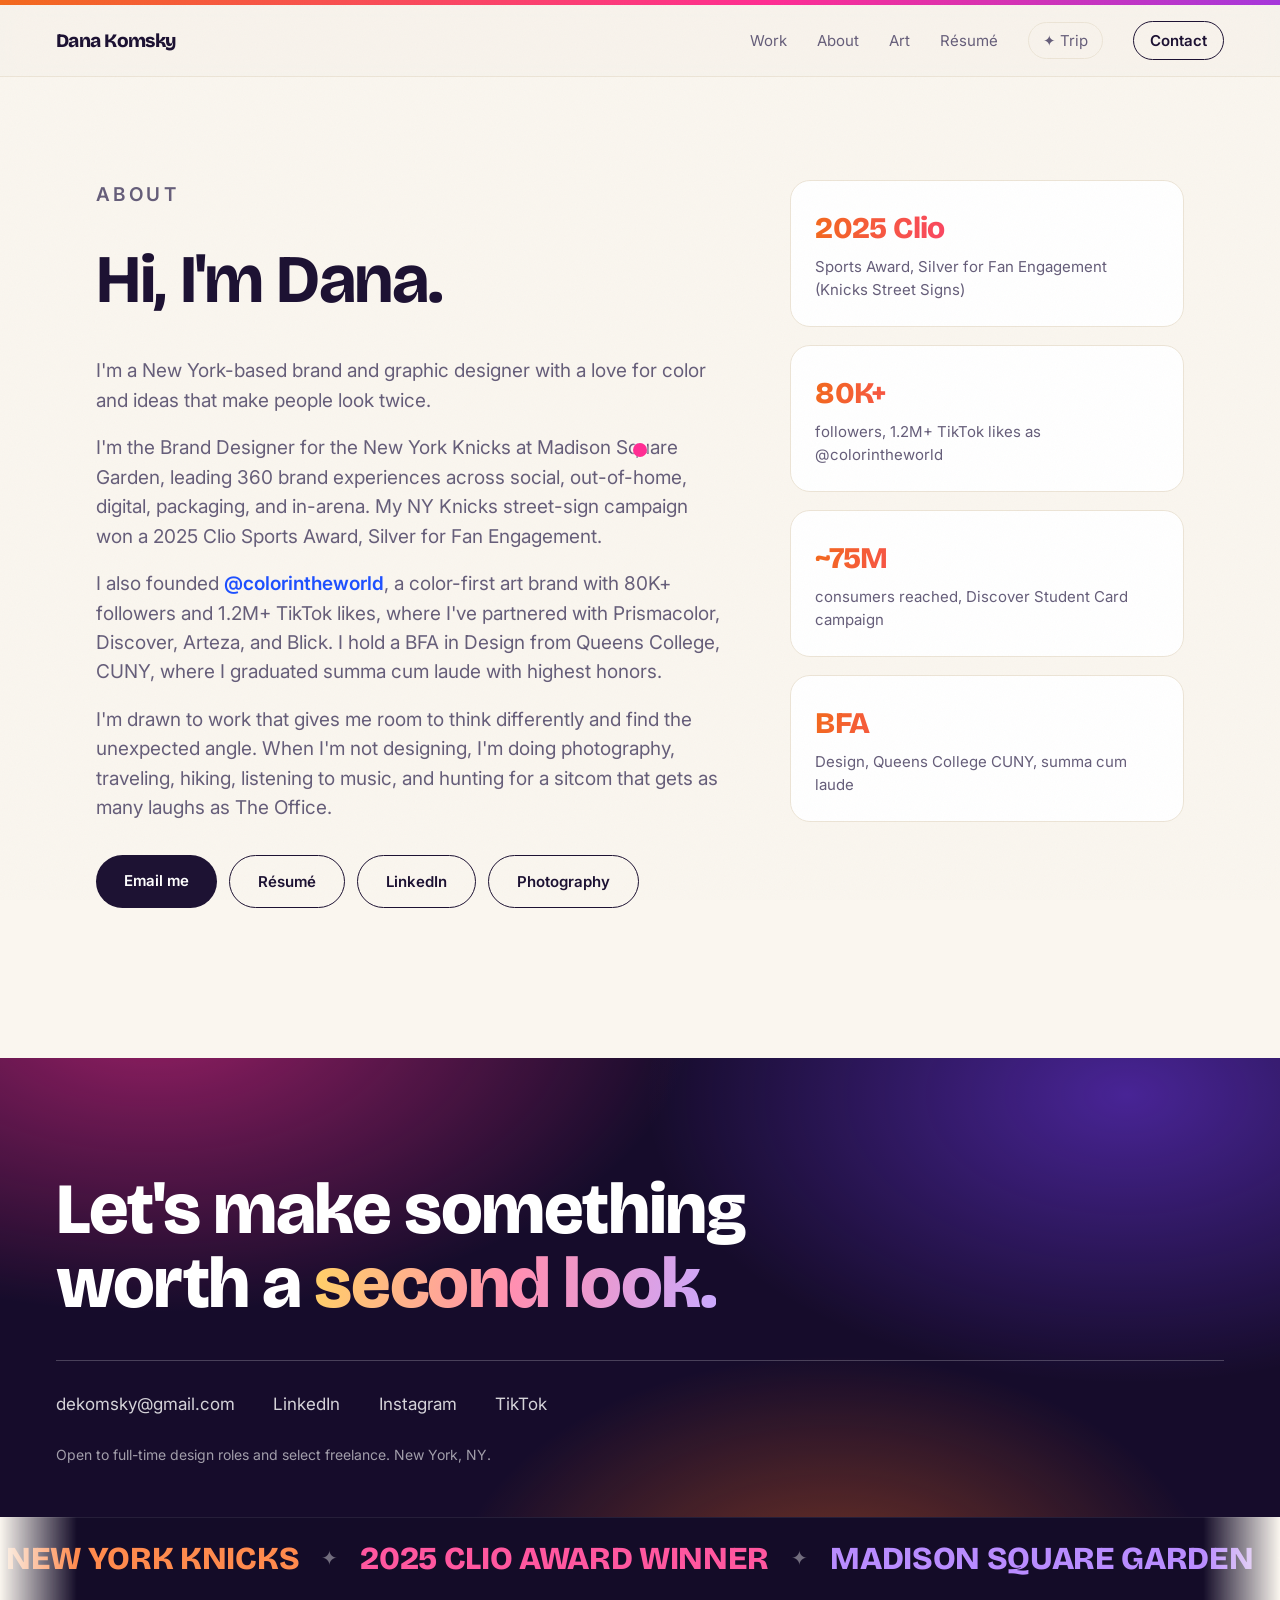
==== about.html @ bc32d51a "Dana Komsky portfolio — initial deploy" ====
<!doctype html>
<html lang="en">
<head>
<meta charset="utf-8">
<meta name="viewport" content="width=device-width, initial-scale=1">
<meta name="robots" content="noindex, nofollow"><!-- preview only: remove before launching on danakomsky.com -->
<title>About — Dana Komsky</title>
<link rel="preconnect" href="https://fonts.googleapis.com"><link rel="preconnect" href="https://fonts.gstatic.com" crossorigin><link href="https://fonts.googleapis.com/css2?family=Bricolage+Grotesque:opsz,wght@12..96,500;12..96,700;12..96,800&family=Caveat:wght@600;700&family=Inter:wght@400;500;600&display=swap" rel="stylesheet">
<link rel="stylesheet" href="style.css">
<script>try{if(localStorage.getItem('trip')==='1')document.documentElement.classList.add('trip');}catch(e){}</script>
</head>
<body>
<svg class="defs" width="0" height="0" aria-hidden="true"><defs><filter id="goo"><feGaussianBlur in="SourceGraphic" stdDeviation="18" result="b"/><feColorMatrix in="b" type="matrix" values="1 0 0 0 0  0 1 0 0 0  0 0 1 0 0  0 0 0 16 -7" result="g"/><feBlend in="SourceGraphic" in2="g"/></filter></defs></svg>
<div class="colorbar"></div>
<header class="nav">
  <a class="brand" href="index.html">Dana Komsky</a>
  <nav>
    <a href="index.html#work">Work</a>
    <a href="about.html">About</a>
    <a href="https://www.instagram.com/colorintheworld/" target="_blank" rel="noopener">Art</a>
    <a href="dana-komsky-resume.pdf" target="_blank" rel="noopener">Résumé</a>
    <button class="trip-toggle" type="button" aria-pressed="false">✦ Trip</button>
    <a class="nav-cta" href="mailto:dekomsky@gmail.com">Contact</a>
  </nav>
</header>
<div class="trip-wrap">
<section class="about">
  <div class="about-grid">
    <div class="about-copy">
      <p class="hero-kicker" data-reveal>About</p>
      <h1 data-reveal>Hi, I'm Dana.</h1>
      <p data-reveal>I'm a New York-based brand and graphic designer with a love for color and ideas that make people look twice.</p>
      <p data-reveal>I'm the Brand Designer for the New York Knicks at Madison Square Garden, leading 360 brand experiences across social, out-of-home, digital, packaging, and in-arena. My NY Knicks street-sign campaign won a 2025 Clio Sports Award, Silver for Fan Engagement.</p>
      <p data-reveal>I also founded <a href="https://www.instagram.com/colorintheworld/" target="_blank" rel="noopener">@colorintheworld</a>, a color-first art brand with 80K+ followers and 1.2M+ TikTok likes, where I've partnered with Prismacolor, Discover, Arteza, and Blick. I hold a BFA in Design from Queens College, CUNY, where I graduated summa cum laude with highest honors.</p>
      <p data-reveal>I'm drawn to work that gives me room to think differently and find the unexpected angle. When I'm not designing, I'm doing photography, traveling, hiking, listening to music, and hunting for a sitcom that gets as many laughs as The Office.</p>
      <div class="about-links" data-reveal>
        <a class="btn" href="mailto:dekomsky@gmail.com">Email me</a>
        <a class="btn ghost" href="dana-komsky-resume.pdf" target="_blank" rel="noopener">Résumé</a>
        <a class="btn ghost" href="https://www.linkedin.com/in/dana-komsky/" target="_blank" rel="noopener">LinkedIn</a>
        <a class="btn ghost" href="https://danakphotos.com" target="_blank" rel="noopener">Photography</a>
      </div>
    </div>
    <div class="about-facts">
      <div class="fact" data-reveal><span class="fact-n">2025 Clio</span><span class="fact-l">Sports Award, Silver for Fan Engagement (Knicks Street Signs)</span></div>
      <div class="fact" data-reveal><span class="fact-n">80K+</span><span class="fact-l">followers, 1.2M+ TikTok likes as @colorintheworld</span></div>
      <div class="fact" data-reveal><span class="fact-n">~75M</span><span class="fact-l">consumers reached, Discover Student Card campaign</span></div>
      <div class="fact" data-reveal><span class="fact-n">BFA</span><span class="fact-l">Design, Queens College CUNY, summa cum laude</span></div>
    </div>
  </div>
</section>

<footer class="footer" id="contact">
  <div class="footer-big" data-reveal>Let's make something<br>worth a <span class="hl">second look.</span></div>
  <div class="footer-links" data-reveal>
    <a href="mailto:dekomsky@gmail.com">dekomsky@gmail.com</a>
    <a href="https://www.linkedin.com/in/dana-komsky/" target="_blank" rel="noopener">LinkedIn</a>
    <a href="https://www.instagram.com/colorintheworld/" target="_blank" rel="noopener">Instagram</a>
    <a href="https://www.tiktok.com/@colorintheworld" target="_blank" rel="noopener">TikTok</a>
  </div>
  <div class="footer-fine">Open to full-time design roles and select freelance. New York, NY.</div>
</footer>
<div class="ticker"><div class="ticker-track"><span class="tick">New York Knicks</span><i class="sep">✦</i><span class="tick">2025 Clio Award Winner</span><i class="sep">✦</i><span class="tick">Madison Square Garden</span><i class="sep">✦</i><span class="tick">Discover® Student Card</span><i class="sep">✦</i><span class="tick">80K+ Followers</span><i class="sep">✦</i><span class="tick">≈75M Consumers Reached</span><i class="sep">✦</i><span class="tick">New York Rangers</span><i class="sep">✦</i><span class="tick">BFA · Summa Cum Laude</span><i class="sep">✦</i><span class="tick">@colorintheworld</span><i class="sep">✦</i><span class="tick">New York Knicks</span><i class="sep">✦</i><span class="tick">2025 Clio Award Winner</span><i class="sep">✦</i><span class="tick">Madison Square Garden</span><i class="sep">✦</i><span class="tick">Discover® Student Card</span><i class="sep">✦</i><span class="tick">80K+ Followers</span><i class="sep">✦</i><span class="tick">≈75M Consumers Reached</span><i class="sep">✦</i><span class="tick">New York Rangers</span><i class="sep">✦</i><span class="tick">BFA · Summa Cum Laude</span><i class="sep">✦</i><span class="tick">@colorintheworld</span><i class="sep">✦</i></div></div>
</div>

<script>
(function(){
  var reduce = window.matchMedia('(prefers-reduced-motion: reduce)').matches;
  // Scroll reveal
  if (!reduce) {
    var io = new IntersectionObserver(function(es){
      es.forEach(function(e){ if(e.isIntersecting){ e.target.classList.add('in'); io.unobserve(e.target); } });
    }, {threshold: .12, rootMargin: '0px 0px -40px 0px'});
    document.querySelectorAll('[data-reveal]').forEach(function(el){ io.observe(el); });
  } else {
    document.querySelectorAll('[data-reveal]').forEach(function(el){ el.classList.add('in'); });
  }
  // Squiggle: draw the stroke in proportion to scroll position
  var sq = document.querySelector('.squiggle path');
  if (sq) {
    var LEN = 380;
    if (reduce) {
      sq.style.strokeDashoffset = 0;
    } else {
      var queued = false;
      var drawSquiggle = function(){
        queued = false;
        // draws over the first ~320px of scroll: undrawn at top, full once scrolled past
        var sy = window.pageYOffset || document.documentElement.scrollTop || 0;
        var p = Math.max(0, Math.min(1, sy / 320));
        sq.style.strokeDashoffset = String(LEN * (1 - p));
      };
      var onScroll = function(){ if (!queued) { queued = true; requestAnimationFrame(drawSquiggle); } };
      window.addEventListener('scroll', onScroll, {passive:true});
      window.addEventListener('resize', onScroll);
      drawSquiggle();
    }
  }
  // Trip mode: toggle + persistence across pages
  var setTrip = function(on){
    document.documentElement.classList.toggle('trip', on);
    try { localStorage.setItem('trip', on ? '1' : '0'); } catch(e){}
    document.querySelectorAll('.trip-toggle').forEach(function(b){
      b.setAttribute('aria-pressed', on ? 'true' : 'false');
      b.classList.toggle('on', on);
      b.textContent = on ? '✦ Trip: on' : '✦ Trip';
    });
  };
  setTrip(document.documentElement.classList.contains('trip'));
  document.querySelectorAll('.trip-toggle').forEach(function(b){
    b.addEventListener('click', function(){
      setTrip(!document.documentElement.classList.contains('trip'));
    });
  });

  // Color-dot cursor (desktop, fine pointer only)
  if (window.matchMedia('(hover:hover) and (pointer:fine)').matches) {
    var dot = document.createElement('div');
    dot.className = 'cursor-dot';
    document.body.appendChild(dot);
    document.documentElement.classList.add('cursor-on');
    var x = innerWidth/2, y = innerHeight/2, cx = x, cy = y;
    var ease = reduce ? 1 : 0.2;
    addEventListener('mousemove', function(e){ x = e.clientX; y = e.clientY; });
    (function loop(){
      cx += (x - cx) * ease; cy += (y - cy) * ease;
      dot.style.transform = 'translate(' + cx + 'px,' + cy + 'px)';
      requestAnimationFrame(loop);
    })();
    var grow = function(){ dot.classList.add('grow'); };
    var shrink = function(){ dot.classList.remove('grow'); };
    document.querySelectorAll('a, button, .card, .feat-card, .next-proj').forEach(function(el){
      el.addEventListener('mouseenter', grow);
      el.addEventListener('mouseleave', shrink);
    });
    // Rainbow cursor trail — trip mode only
    var lastTrail = 0;
    window.addEventListener('mousemove', function(e){
      if (!document.documentElement.classList.contains('trip')) return;
      var now = Date.now();
      if (now - lastTrail < 45) return;
      lastTrail = now;
      var t = document.createElement('div');
      t.className = 'trail';
      t.style.left = e.clientX + 'px';
      t.style.top = e.clientY + 'px';
      t.style.background = 'hsl(' + (now / 6 % 360) + ',95%,60%)';
      document.body.appendChild(t);
      setTimeout(function(){ t.remove(); }, 650);
    }, {passive:true});
  }
})();
</script>
</body></html>
---- style.css ----
/* Dana Komsky — portfolio prototype v2 */
:root{
  --ink:#1d1233;
  --ink-soft:#665e7a;
  --paper:#faf6ef;
  --card:#ffffff;
  --line:#ece4d6;
  --accent:#F36A1D;       /* overridden per project/card */
  --maxw:1200px;
  --r:20px;
}
*{box-sizing:border-box;margin:0;padding:0}
html{scroll-behavior:smooth}
body{
  font-family:"Inter",-apple-system,Helvetica,Arial,sans-serif;
  background:var(--paper);
  color:var(--ink);
  line-height:1.55;
  -webkit-font-smoothing:antialiased;
  overflow-x:hidden;
}
/* faint grain for depth */
body::after{
  content:"";position:fixed;inset:0;z-index:999;pointer-events:none;
  opacity:.035;mix-blend-mode:multiply;
  background-image:url("data:image/svg+xml,%3Csvg xmlns='http://www.w3.org/2000/svg' width='160' height='160'%3E%3Cfilter id='n'%3E%3CfeTurbulence type='fractalNoise' baseFrequency='0.85' numOctaves='2'/%3E%3C/filter%3E%3Crect width='100%25' height='100%25' filter='url(%23n)'/%3E%3C/svg%3E");
}
a{color:inherit;text-decoration:none}
img{display:block;width:100%;height:auto}
h1,h2,h3,.feat-text h3,.footer-big,.next-title,.fact-n{
  font-family:"Bricolage Grotesque","Inter",sans-serif;
  letter-spacing:-.02em;
}

/* ---- Scroll reveal ---- */
[data-reveal]{opacity:0;transform:translateY(22px);transition:opacity .7s ease,transform .7s cubic-bezier(.2,.7,.2,1)}
[data-reveal].in{opacity:1;transform:none}
@media(prefers-reduced-motion:reduce){[data-reveal]{opacity:1;transform:none;transition:none}}

/* ---- Color bar + Nav ---- */
.colorbar{height:5px;background:linear-gradient(90deg,#F36A1D,#FF2E93,#7A3CFF,#1E50FF,#06C2A8,#F36A1D);background-size:300% 100%;animation:slide 14s linear infinite}
@keyframes slide{to{background-position:300% 0}}
.nav{
  position:sticky;top:0;z-index:50;
  display:flex;align-items:center;justify-content:space-between;
  padding:16px clamp(20px,5vw,56px);
  background:rgba(246,242,236,.78);
  backdrop-filter:saturate(150%) blur(12px);
  border-bottom:1px solid var(--line);
}
.brand{font-family:"Bricolage Grotesque",sans-serif;font-weight:800;font-size:19px;letter-spacing:-.03em}
.nav nav{display:flex;align-items:center;gap:clamp(14px,2.4vw,30px)}
.nav nav a{font-size:15px;color:var(--ink-soft);transition:color .15s}
.nav nav a:hover{color:var(--ink)}
.nav-cta{color:var(--ink)!important;font-weight:600;border:1.5px solid var(--ink);border-radius:999px;padding:7px 16px!important}
.nav-cta:hover{background:var(--ink);color:var(--paper)!important}

/* ---- Hero ---- */
.hero{position:relative;max-width:var(--maxw);margin:0 auto;padding:clamp(60px,11vw,140px) clamp(20px,5vw,56px) clamp(36px,6vw,64px)}
/* color blooms behind the headline — her @colorintheworld wash */
.blobs{position:absolute;inset:-12% -5% auto;height:128%;z-index:0;pointer-events:none;filter:url(#goo) blur(26px);opacity:.5}
.blobs span{position:absolute;border-radius:50%;mix-blend-mode:multiply}
.blobs span:nth-child(1){width:42vw;max-width:520px;aspect-ratio:1;left:-4%;top:0;background:radial-gradient(circle,#FF2E93,transparent 68%);animation:float1 17s ease-in-out infinite}
.blobs span:nth-child(2){width:34vw;max-width:440px;aspect-ratio:1;right:6%;top:-6%;background:radial-gradient(circle,#F8A11C,transparent 68%);animation:float2 21s ease-in-out infinite}
.blobs span:nth-child(3){width:30vw;max-width:400px;aspect-ratio:1;right:24%;top:18%;background:radial-gradient(circle,#7A3CFF,transparent 68%);animation:float3 24s ease-in-out infinite}
.blobs span:nth-child(4){width:26vw;max-width:360px;aspect-ratio:1;left:22%;top:28%;background:radial-gradient(circle,#1E50FF,transparent 68%);animation:float4 19s ease-in-out infinite}
@keyframes float1{0%,100%{transform:translate(0,0) scale(1)}50%{transform:translate(40px,32px) scale(1.12)}}
@keyframes float2{0%,100%{transform:translate(0,0) scale(1)}50%{transform:translate(-40px,26px) scale(.9)}}
@keyframes float3{0%,100%{transform:translate(0,0) scale(1)}50%{transform:translate(26px,-30px) scale(1.1)}}
@keyframes float4{0%,100%{transform:translate(0,0) scale(1)}50%{transform:translate(-28px,-22px) scale(1.05)}}
@media(prefers-reduced-motion:reduce){.blobs span{animation:none}}
.hero>*{position:relative;z-index:1}
.hero-inner{display:grid;grid-template-columns:1.08fr .82fr;gap:clamp(28px,5vw,68px);align-items:center}
.hero-portrait{position:relative}
.hero-portrait::before{content:"";position:absolute;inset:-14px;border-radius:34px;z-index:-1;
  background:linear-gradient(135deg,#FF2E93,#7A3CFF,#F8A11C);filter:blur(34px);opacity:.45}
.hero-portrait img{width:100%;aspect-ratio:4/5;object-fit:cover;border-radius:26px;
  box-shadow:0 32px 70px -34px rgba(29,18,51,.6);background:#ece6da}
.hand-note{font-family:"Caveat",cursive;font-size:clamp(22px,2.4vw,30px);color:#FF2E93;display:inline-flex;align-items:center;gap:6px;transform:rotate(-4deg);margin-bottom:6px}
.hand-note svg{width:46px;height:32px;transform:scaleX(-1)}
.hero-kicker{text-transform:uppercase;letter-spacing:.18em;font-size:13px;font-weight:600;color:var(--accent);margin-bottom:18px}
.hero-h1{font-size:clamp(34px,4.7vw,66px);line-height:1.04;font-weight:800;max-width:15ch}
.squiggle{display:block;width:clamp(170px,22vw,290px);height:18px;margin-top:4px}
.squiggle path{stroke-dasharray:380;stroke-dashoffset:380}
/* hand-made paper grain behind the hero */
.hero::before{content:"";position:absolute;inset:0;z-index:0;pointer-events:none;opacity:.07;mix-blend-mode:multiply;
  background-image:url("data:image/svg+xml,%3Csvg xmlns='http://www.w3.org/2000/svg' width='200' height='200'%3E%3Cfilter id='p'%3E%3CfeTurbulence type='fractalNoise' baseFrequency='0.9' numOctaves='3' stitchTiles='stitch'/%3E%3C/filter%3E%3Crect width='100%25' height='100%25' filter='url(%23p)'/%3E%3C/svg%3E");}
@media(prefers-reduced-motion:reduce){.squiggle path{stroke-dashoffset:0;animation:none}}
.hl{
  background:linear-gradient(100deg,#F36A1D,#FF2E93,#7A3CFF,#1E50FF);
  background-size:250% 100%;
  -webkit-background-clip:text;background-clip:text;color:transparent;
  animation:hue 8s ease-in-out infinite;
}
@keyframes hue{0%,100%{background-position:0 0}50%{background-position:100% 0}}
.hero-sub{font-size:clamp(17px,2.05vw,22px);color:var(--ink-soft);max-width:60ch;margin-top:30px}
.hero-sub a{color:#1E50FF;font-weight:600}
.hero-actions{display:flex;gap:14px;margin-top:38px;flex-wrap:wrap}
.btn{display:inline-block;background:var(--ink);color:var(--paper);font-weight:600;font-size:15px;padding:14px 28px;border-radius:999px;transition:transform .18s,box-shadow .18s}
.btn:hover{transform:translateY(-2px);box-shadow:0 10px 30px rgba(22,19,31,.18)}
.btn.ghost{background:transparent;color:var(--ink);border:1.5px solid var(--ink);box-shadow:none}
.btn.ghost:hover{background:var(--ink);color:var(--paper)}

/* ---- Credentials ticker (arena ribbon board) ---- */
.ticker{overflow:hidden;white-space:nowrap;background:#140c28;padding:16px 0;
  border-top:1px solid rgba(255,255,255,.08);border-bottom:1px solid rgba(255,255,255,.08);
  -webkit-mask-image:linear-gradient(90deg,transparent,#000 6%,#000 94%,transparent);
  mask-image:linear-gradient(90deg,transparent,#000 6%,#000 94%,transparent)}
.ticker-track{display:inline-flex;align-items:center;animation:ticker 36s linear infinite;will-change:transform}
@keyframes ticker{from{transform:translateX(0)}to{transform:translateX(-50%)}}
.tick{font-family:"Bricolage Grotesque",sans-serif;font-weight:800;font-size:clamp(19px,2.6vw,32px);
  text-transform:uppercase;letter-spacing:-.01em;color:#fff;padding:0 6px}
.sep{font-style:normal;font-size:clamp(13px,1.6vw,20px);color:rgba(255,255,255,.4);padding:0 16px}
.tick:nth-of-type(6n+1){color:#FF8A4D}
.tick:nth-of-type(6n+2){color:#FF579F}
.tick:nth-of-type(6n+3){color:#B98CFF}
.tick:nth-of-type(6n+4){color:#5AA0FF}
.tick:nth-of-type(6n+5){color:#2FD6B6}
.tick:nth-of-type(6n+6){color:#FFD166}
@media(prefers-reduced-motion:reduce){.ticker-track{animation:none}}

/* ---- Work section ---- */
.work{max-width:var(--maxw);margin:0 auto;padding:0 clamp(20px,5vw,56px) clamp(40px,8vw,96px)}
.section-head{border-top:1px solid var(--line);padding-top:34px;display:flex;justify-content:space-between;align-items:baseline;flex-wrap:wrap;gap:8px}
.section-head h2{font-size:clamp(26px,3.2vw,38px)}
.section-head p{color:var(--ink-soft);font-size:16px}
.group-label{font-size:13px;text-transform:uppercase;letter-spacing:.16em;color:var(--ink-soft);font-weight:700;margin:54px 0 20px;display:flex;align-items:center;gap:12px}
.group-label::before{content:"✦";color:#FF2E93;font-size:15px}
.group-label::after{content:"";flex:1;height:1px;background:var(--line)}

/* ---- Featured ---- */
.featured{margin-top:34px}
.feat-card{display:grid;grid-template-columns:1.25fr 1fr;gap:0;border-radius:var(--r);overflow:hidden;background:var(--card);border:1px solid var(--line);box-shadow:0 1px 0 rgba(0,0,0,.02);transition:transform .3s,box-shadow .3s}
.feat-card:hover{transform:translateY(-4px);box-shadow:0 26px 60px -28px color-mix(in srgb,var(--accent) 60%,transparent)}
.feat-img{overflow:hidden;background:#ece6da}
.feat-img img{height:100%;object-fit:cover;transition:transform .6s cubic-bezier(.2,.7,.2,1)}
.feat-card:hover .feat-img img{transform:scale(1.04)}
.feat-text{padding:clamp(28px,4vw,56px);display:flex;flex-direction:column;justify-content:center;border-left:6px solid var(--accent)}
.feat-kicker{text-transform:uppercase;letter-spacing:.16em;font-size:12px;font-weight:700;color:var(--accent);margin-bottom:14px}
.feat-text h3{font-size:clamp(26px,3.4vw,42px);line-height:1.04;margin-bottom:14px}
.feat-text p{color:var(--ink-soft);font-size:17px;max-width:42ch}
.feat-link{margin-top:24px;font-weight:600;color:var(--ink)}
.feat-card:hover .feat-link{color:var(--accent)}
.arr{display:inline-block;transition:transform .2s}
.feat-card:hover .arr,.card:hover .arr,.next-proj:hover .arr{transform:translateX(5px)}

/* ---- Grid cards ---- */
.grid{display:grid;grid-template-columns:repeat(auto-fill,minmax(320px,1fr));gap:clamp(18px,2.4vw,30px)}
.card{display:block}
.card-img{position:relative;overflow:hidden;border-radius:var(--r);background:#ece6da;aspect-ratio:4/3}
.card-img img{height:100%;object-fit:cover;transition:transform .55s cubic-bezier(.2,.7,.2,1)}
.card-img::before{content:"";position:absolute;inset:0;z-index:1;border-radius:var(--r);background:linear-gradient(155deg,transparent 45%,color-mix(in srgb,var(--accent) 55%,transparent));opacity:0;transition:opacity .3s;mix-blend-mode:multiply}
.card-img::after{content:"";position:absolute;inset:0;z-index:2;border-radius:var(--r);box-shadow:inset 0 0 0 0 var(--accent);transition:box-shadow .25s}
.card:hover .card-img img{transform:scale(1.05)}
.card:hover .card-img::before{opacity:1}
.card:hover .card-img::after{box-shadow:inset 0 0 0 4px var(--accent)}
.card-meta{display:flex;justify-content:space-between;align-items:center;gap:10px;padding:15px 4px 0}
.card-title{font-weight:600;font-size:17px;letter-spacing:-.01em;transition:color .2s}
.card:hover .card-title{color:var(--accent)}
.card-tag{font-size:12px;font-weight:600;color:var(--accent);white-space:nowrap;background:color-mix(in srgb,var(--accent) 12%,transparent);padding:5px 11px;border-radius:999px}

/* ---- About ---- */
.about{max-width:var(--maxw);margin:0 auto;padding:clamp(52px,8vw,104px) clamp(20px,5vw,56px)}
.about-grid{display:grid;grid-template-columns:1.6fr 1fr;gap:clamp(32px,5vw,76px)}
.about-copy h1{font-size:clamp(38px,5.4vw,68px);margin:14px 0 24px}
.about-copy p{font-size:clamp(16px,1.6vw,19px);color:var(--ink-soft);margin-bottom:18px;max-width:60ch}
.about-copy a{color:#1E50FF;font-weight:600}
.about-links{display:flex;gap:12px;margin-top:32px;flex-wrap:wrap}
.about-links a{color:#fff}
.about-links .ghost{color:var(--ink)}
.about-facts{display:flex;flex-direction:column;gap:18px;align-self:start;position:sticky;top:96px}
.fact{background:var(--card);border:1px solid var(--line);border-radius:var(--r);padding:24px}
.fact-n{display:block;font-size:30px;font-weight:800;background:linear-gradient(100deg,#F36A1D,#FF2E93,#7A3CFF,#1E50FF);background-size:200%;-webkit-background-clip:text;background-clip:text;color:transparent}
.fact-l{display:block;color:var(--ink-soft);font-size:15px;margin-top:4px}

/* ---- Project page ---- */
.project{max-width:1000px;margin:0 auto;padding:clamp(38px,6vw,76px) clamp(20px,5vw,56px)}
.proj-head .back{color:var(--ink-soft);font-size:14px}
.proj-head .back:hover{color:var(--accent)}
.proj-tag{display:inline-block;margin:24px 0 12px;font-size:12px;font-weight:700;text-transform:uppercase;letter-spacing:.14em;color:var(--accent);background:color-mix(in srgb,var(--accent) 12%,transparent);padding:6px 13px;border-radius:999px}
.proj-head h1{font-size:clamp(34px,5.6vw,68px);line-height:1.01}
.proj-client{color:var(--ink-soft);font-size:17px;margin-top:12px}
.proj-brief{border-top:3px solid var(--accent);border-bottom:1px solid var(--line);margin:38px 0 8px;padding:4px 0}
.brief-row{display:grid;grid-template-columns:150px 1fr;gap:20px;padding:20px 0;border-bottom:1px solid var(--line)}
.brief-row:last-child{border-bottom:none}
.brief-k{font-weight:700;font-size:13px;text-transform:uppercase;letter-spacing:.1em;color:var(--accent)}
.brief-v{font-size:17px;max-width:62ch;color:var(--ink)}
.proj-gallery{display:flex;flex-direction:column;gap:clamp(16px,2vw,24px);margin:40px 0}
.proj-gallery img{border-radius:var(--r);background:#ece6da}
.next-proj{display:flex;flex-direction:column;gap:5px;border-top:1px solid var(--line);padding-top:30px}
.next-label{font-size:12px;text-transform:uppercase;letter-spacing:.16em;color:var(--ink-soft);font-weight:700}
.next-title{font-size:clamp(24px,3.2vw,36px);font-weight:800}
.next-proj:hover .next-title{color:var(--accent)}

/* ---- Footer ---- */
.footer{position:relative;overflow:hidden;color:#fff;margin-top:48px;padding:clamp(60px,9vw,120px) clamp(20px,5vw,56px) 52px;
  background:
    radial-gradient(900px 500px at 12% -10%, rgba(255,46,147,.55), transparent 60%),
    radial-gradient(800px 480px at 88% 8%, rgba(122,60,255,.5), transparent 60%),
    radial-gradient(700px 460px at 65% 120%, rgba(243,106,29,.45), transparent 55%),
    #160c2b;
}
.footer-big{font-size:clamp(32px,5.8vw,72px);font-weight:800;line-height:1.02}
.footer-big .hl{background:linear-gradient(100deg,#FFD166,#FF8FB1,#C9A9FF);background-clip:text;-webkit-background-clip:text;animation:none}
.footer-links{display:flex;gap:clamp(16px,3vw,40px);flex-wrap:wrap;margin:40px 0 26px;border-top:1px solid rgba(255,255,255,.22);padding-top:30px}
.footer-links a{font-size:17px;color:rgba(255,255,255,.82);transition:color .15s}
.footer-links a:hover{color:#fff}
.footer-fine{color:rgba(255,255,255,.6);font-size:14px}

/* ---- Responsive ---- */
@media(max-width:860px){
  .hero-inner{grid-template-columns:1fr;gap:34px}
  .hero-portrait{order:-1;max-width:340px}
  .hero-portrait img{aspect-ratio:1/1}
}
@media(max-width:820px){
  .feat-card{grid-template-columns:1fr}
  .feat-img{aspect-ratio:3/2}
  .feat-text{border-left:none;border-top:6px solid var(--accent)}
}
@media(max-width:760px){
  .about-grid{grid-template-columns:1fr}
  .about-facts{position:static}
  .brief-row{grid-template-columns:1fr;gap:5px}
  .grid{grid-template-columns:1fr}
}

/* ---- Color-dot cursor (desktop only, added by JS) ---- */
.cursor-dot{
  position:fixed;top:0;left:0;width:14px;height:14px;margin:-7px 0 0 -7px;
  border-radius:50%;background:#FF2E93;pointer-events:none;z-index:9999;
  box-shadow:0 0 0 1.5px rgba(255,255,255,.35);
  transition:width .18s ease,height .18s ease,margin .18s ease,background .18s ease;
  will-change:transform;
}
.cursor-dot.grow{width:42px;height:42px;margin:-21px 0 0 -21px;background:#7A3CFF}
html.cursor-on,html.cursor-on *{cursor:none!important}
@media(hover:none),(pointer:coarse){.cursor-dot{display:none}}

/* ---- Trip mode ---- */
.defs{position:absolute;width:0;height:0}
.trip-toggle{font:inherit;font-size:15px;color:var(--ink-soft);background:none;border:1.5px solid var(--line);border-radius:999px;padding:6px 14px;cursor:pointer;transition:color .18s,border-color .18s}
.trip-toggle:hover{color:var(--ink);border-color:var(--ink)}
.trip-toggle.on{color:#fff;border-color:transparent;background:linear-gradient(90deg,#FF2E93,#F8A11C,#7A3CFF,#1E50FF);background-size:300% 100%;animation:slide 6s linear infinite}
/* hue-cycle the whole page (wrapper keeps the sticky nav + cursor out of the filter) */
@keyframes hueshift{from{filter:hue-rotate(0deg)}to{filter:hue-rotate(360deg)}}
html.trip .trip-wrap{animation:hueshift 16s linear infinite}
html.trip .blobs{opacity:.78;filter:url(#goo) blur(18px)}
html.trip .blobs span{animation-duration:7s !important}
html.trip .hl,html.trip .footer-big .hl{animation-duration:3s}
/* jelly-wobble cards */
@keyframes jelly{0%{transform:scale(1,1)}25%{transform:scale(1.06,.94)}50%{transform:scale(.95,1.05)}75%{transform:scale(1.03,.97)}100%{transform:scale(1,1)}}
html.trip .card:hover{animation:jelly .5s ease}
html.trip .card:hover .card-img img{transform:scale(1.08) rotate(-1.2deg)}
html.trip .feat-card:hover{animation:jelly .5s ease}
/* rainbow cursor trail */
.trail{position:fixed;width:15px;height:15px;border-radius:50%;pointer-events:none;z-index:9998;transform:translate(-50%,-50%);mix-blend-mode:multiply;animation:trailfade .65s ease-out forwards}
@keyframes trailfade{from{opacity:.85;transform:translate(-50%,-50%) scale(1)}to{opacity:0;transform:translate(-50%,-50%) scale(.2)}}
@media(prefers-reduced-motion:reduce){html.trip .trip-wrap,html.trip .blobs span{animation:none}}
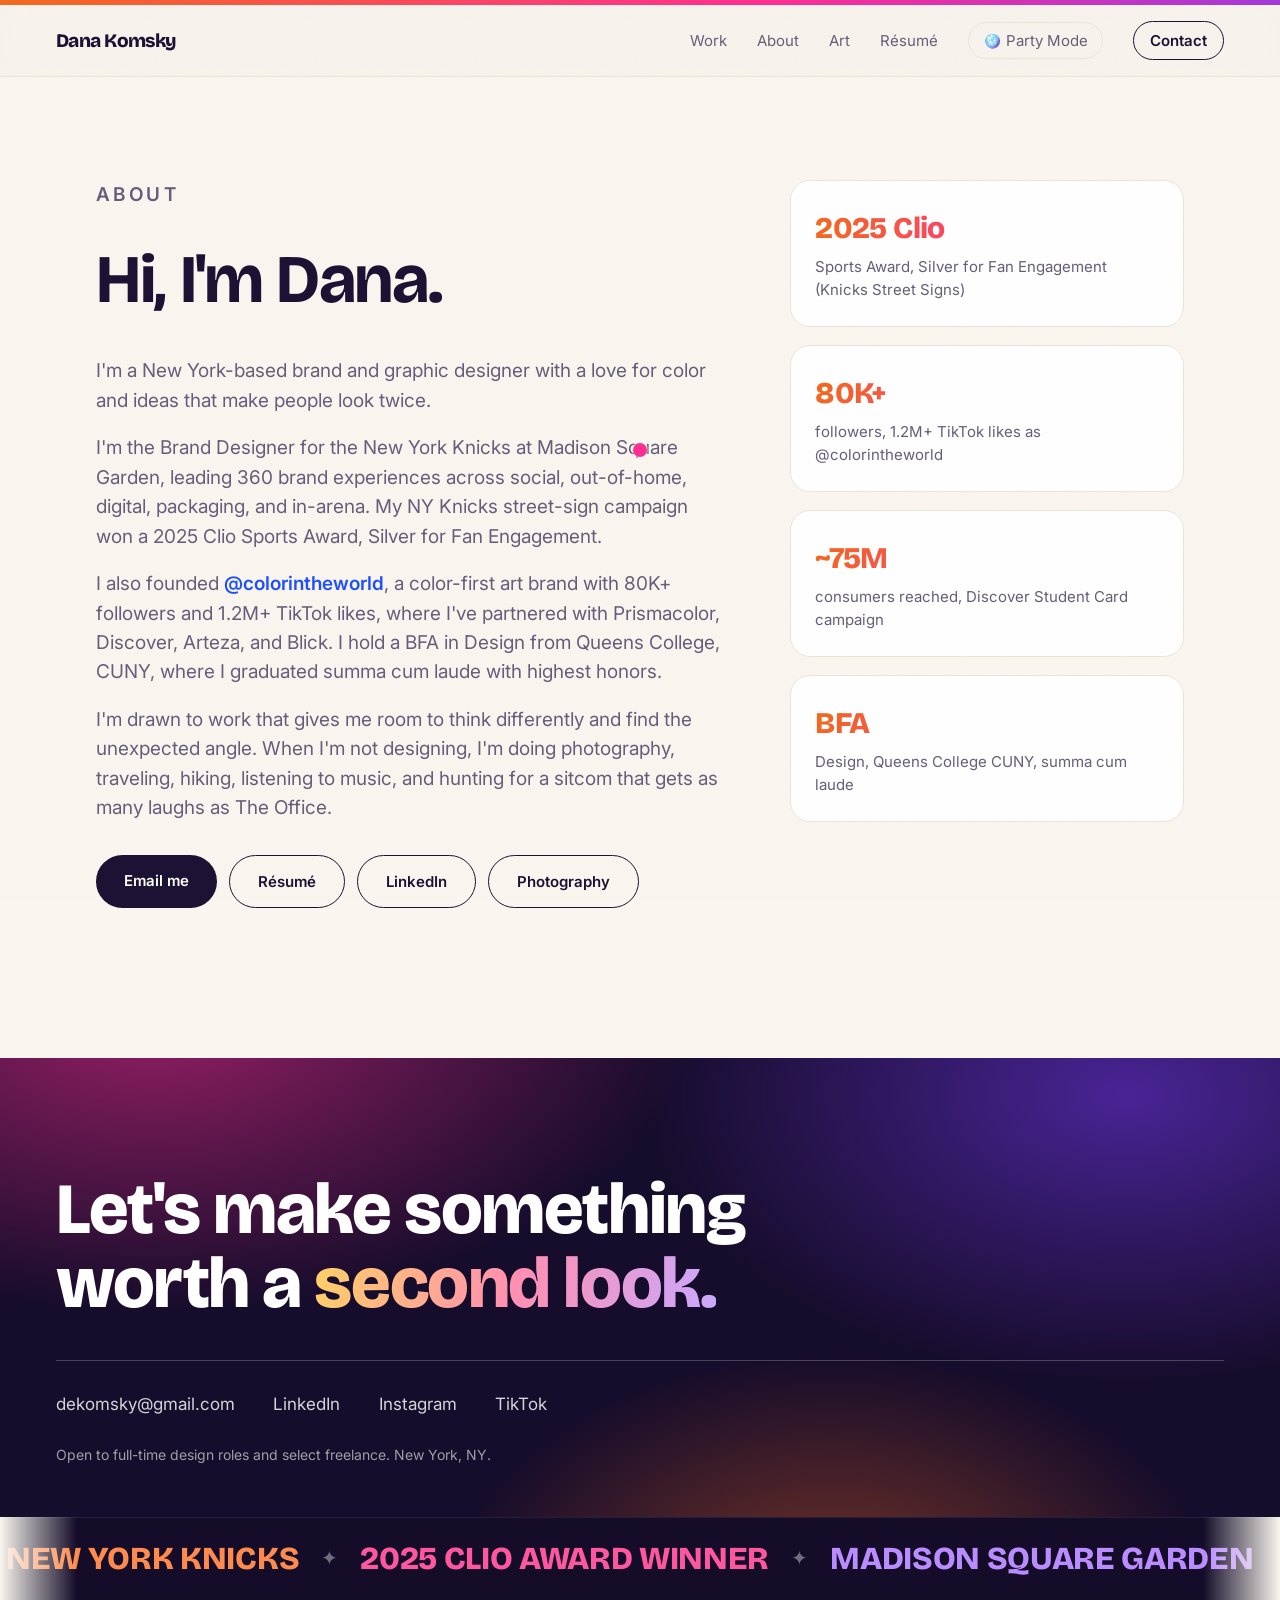
==== commit 461cb6bf: "Party Mode: rave lasers + dark theme + come-to-life portrait rig" ====
--- a/about.html
+++ b/about.html
@@ -7,9 +7,10 @@
 <title>About — Dana Komsky</title>
 <link rel="preconnect" href="https://fonts.googleapis.com"><link rel="preconnect" href="https://fonts.gstatic.com" crossorigin><link href="https://fonts.googleapis.com/css2?family=Bricolage+Grotesque:opsz,wght@12..96,500;12..96,700;12..96,800&family=Caveat:wght@600;700&family=Inter:wght@400;500;600&display=swap" rel="stylesheet">
 <link rel="stylesheet" href="style.css">
-<script>try{if(localStorage.getItem('trip')==='1')document.documentElement.classList.add('trip');}catch(e){}</script>
+<script>try{if(localStorage.getItem('party')==='1')document.documentElement.classList.add('party');}catch(e){}</script>
 </head>
 <body>
+<div class="lasers" aria-hidden="true"><i></i><i></i><i></i><i></i><i></i><i></i></div>
 <svg class="defs" width="0" height="0" aria-hidden="true"><defs><filter id="goo"><feGaussianBlur in="SourceGraphic" stdDeviation="18" result="b"/><feColorMatrix in="b" type="matrix" values="1 0 0 0 0  0 1 0 0 0  0 0 1 0 0  0 0 0 16 -7" result="g"/><feBlend in="SourceGraphic" in2="g"/></filter></defs></svg>
 <div class="colorbar"></div>
 <header class="nav">
@@ -19,11 +20,11 @@
     <a href="about.html">About</a>
     <a href="https://www.instagram.com/colorintheworld/" target="_blank" rel="noopener">Art</a>
     <a href="dana-komsky-resume.pdf" target="_blank" rel="noopener">Résumé</a>
-    <button class="trip-toggle" type="button" aria-pressed="false">✦ Trip</button>
+    <button class="party-toggle" type="button" aria-pressed="false">🪩 Party Mode</button>
     <a class="nav-cta" href="mailto:dekomsky@gmail.com">Contact</a>
   </nav>
 </header>
-<div class="trip-wrap">
+<div class="party-wrap">
 <section class="about">
   <div class="about-grid">
     <div class="about-copy">
@@ -95,20 +96,20 @@
       drawSquiggle();
     }
   }
-  // Trip mode: toggle + persistence across pages
-  var setTrip = function(on){
-    document.documentElement.classList.toggle('trip', on);
-    try { localStorage.setItem('trip', on ? '1' : '0'); } catch(e){}
-    document.querySelectorAll('.trip-toggle').forEach(function(b){
+  // Party mode: toggle + persistence across pages
+  var setParty = function(on){
+    document.documentElement.classList.toggle('party', on);
+    try { localStorage.setItem('party', on ? '1' : '0'); } catch(e){}
+    document.querySelectorAll('.party-toggle').forEach(function(b){
       b.setAttribute('aria-pressed', on ? 'true' : 'false');
       b.classList.toggle('on', on);
-      b.textContent = on ? '✦ Trip: on' : '✦ Trip';
+      b.textContent = on ? '🪩 Party Mode: on' : '🪩 Party Mode';
     });
   };
-  setTrip(document.documentElement.classList.contains('trip'));
-  document.querySelectorAll('.trip-toggle').forEach(function(b){
+  setParty(document.documentElement.classList.contains('party'));
+  document.querySelectorAll('.party-toggle').forEach(function(b){
     b.addEventListener('click', function(){
-      setTrip(!document.documentElement.classList.contains('trip'));
+      setParty(!document.documentElement.classList.contains('party'));
     });
   });
 
@@ -132,10 +133,10 @@
       el.addEventListener('mouseenter', grow);
       el.addEventListener('mouseleave', shrink);
     });
-    // Rainbow cursor trail — trip mode only
+    // Rainbow cursor trail — party mode only
     var lastTrail = 0;
     window.addEventListener('mousemove', function(e){
-      if (!document.documentElement.classList.contains('trip')) return;
+      if (!document.documentElement.classList.contains('party')) return;
       var now = Date.now();
       if (now - lastTrail < 45) return;
       lastTrail = now;
--- a/style.css
+++ b/style.css
@@ -74,8 +74,10 @@
 .hero-portrait{position:relative}
 .hero-portrait::before{content:"";position:absolute;inset:-14px;border-radius:34px;z-index:-1;
   background:linear-gradient(135deg,#FF2E93,#7A3CFF,#F8A11C);filter:blur(34px);opacity:.45}
-.hero-portrait img{width:100%;aspect-ratio:4/5;object-fit:cover;border-radius:26px;
-  box-shadow:0 32px 70px -34px rgba(29,18,51,.6);background:#ece6da}
+.frame{position:relative;border-radius:26px;overflow:hidden;box-shadow:0 32px 70px -34px rgba(29,18,51,.6)}
+.frame img{width:100%;aspect-ratio:4/5;object-fit:cover;display:block;background:#ece6da}
+.cutout{position:absolute;inset:0;z-index:2;pointer-events:none;opacity:0;transform-origin:bottom center}
+.cutout img{width:100%;height:100%;object-fit:cover;object-position:center bottom;display:block;transform-origin:bottom center}
 .hand-note{font-family:"Caveat",cursive;font-size:clamp(22px,2.4vw,30px);color:#FF2E93;display:inline-flex;align-items:center;gap:6px;transform:rotate(-4deg);margin-bottom:6px}
 .hand-note svg{width:46px;height:32px;transform:scaleX(-1)}
 .hero-kicker{text-transform:uppercase;letter-spacing:.18em;font-size:13px;font-weight:600;color:var(--accent);margin-bottom:18px}
@@ -211,7 +213,7 @@
 @media(max-width:860px){
   .hero-inner{grid-template-columns:1fr;gap:34px}
   .hero-portrait{order:-1;max-width:340px}
-  .hero-portrait img{aspect-ratio:1/1}
+  .frame img{aspect-ratio:1/1}
 }
 @media(max-width:820px){
   .feat-card{grid-template-columns:1fr}
@@ -239,21 +241,59 @@
 
 /* ---- Trip mode ---- */
 .defs{position:absolute;width:0;height:0}
-.trip-toggle{font:inherit;font-size:15px;color:var(--ink-soft);background:none;border:1.5px solid var(--line);border-radius:999px;padding:6px 14px;cursor:pointer;transition:color .18s,border-color .18s}
-.trip-toggle:hover{color:var(--ink);border-color:var(--ink)}
-.trip-toggle.on{color:#fff;border-color:transparent;background:linear-gradient(90deg,#FF2E93,#F8A11C,#7A3CFF,#1E50FF);background-size:300% 100%;animation:slide 6s linear infinite}
+.party-toggle{font:inherit;font-size:15px;color:var(--ink-soft);background:none;border:1.5px solid var(--line);border-radius:999px;padding:6px 14px;cursor:pointer;transition:color .18s,border-color .18s}
+.party-toggle:hover{color:var(--ink);border-color:var(--ink)}
+.party-toggle.on{color:#fff;border-color:transparent;background:linear-gradient(90deg,#FF2E93,#F8A11C,#7A3CFF,#1E50FF);background-size:300% 100%;animation:slide 6s linear infinite}
 /* hue-cycle the whole page (wrapper keeps the sticky nav + cursor out of the filter) */
 @keyframes hueshift{from{filter:hue-rotate(0deg)}to{filter:hue-rotate(360deg)}}
-html.trip .trip-wrap{animation:hueshift 16s linear infinite}
-html.trip .blobs{opacity:.78;filter:url(#goo) blur(18px)}
-html.trip .blobs span{animation-duration:7s !important}
-html.trip .hl,html.trip .footer-big .hl{animation-duration:3s}
+html.party .party-wrap{animation:hueshift 16s linear infinite}
+html.party .blobs{opacity:.78;filter:url(#goo) blur(18px)}
+html.party .blobs span{animation-duration:7s !important}
+html.party .hl,html.party .footer-big .hl{animation-duration:3s}
 /* jelly-wobble cards */
 @keyframes jelly{0%{transform:scale(1,1)}25%{transform:scale(1.06,.94)}50%{transform:scale(.95,1.05)}75%{transform:scale(1.03,.97)}100%{transform:scale(1,1)}}
-html.trip .card:hover{animation:jelly .5s ease}
-html.trip .card:hover .card-img img{transform:scale(1.08) rotate(-1.2deg)}
-html.trip .feat-card:hover{animation:jelly .5s ease}
+html.party .card:hover{animation:jelly .5s ease}
+html.party .card:hover .card-img img{transform:scale(1.08) rotate(-1.2deg)}
+html.party .feat-card:hover{animation:jelly .5s ease}
 /* rainbow cursor trail */
 .trail{position:fixed;width:15px;height:15px;border-radius:50%;pointer-events:none;z-index:9998;transform:translate(-50%,-50%);mix-blend-mode:multiply;animation:trailfade .65s ease-out forwards}
 @keyframes trailfade{from{opacity:.85;transform:translate(-50%,-50%) scale(1)}to{opacity:0;transform:translate(-50%,-50%) scale(.2)}}
-@media(prefers-reduced-motion:reduce){html.trip .trip-wrap,html.trip .blobs span{animation:none}}
+@media(prefers-reduced-motion:reduce){html.party .party-wrap,html.party .blobs span{animation:none}}
+
+/* ---- Party = dark rave theme ---- */
+html.party{--paper:#0b0712;--ink:#ffffff;--ink-soft:#bdb6cf;--card:#181028;--line:rgba(255,255,255,.13)}
+html.party .nav{background:rgba(11,7,18,.74);border-bottom-color:rgba(255,255,255,.1)}
+html.party .nav-cta{border-color:#fff;color:#fff !important}
+html.party .nav-cta:hover{background:#fff;color:#16131f !important}
+html.party .frame img,html.party .card-img,html.party .feat-img,html.party .proj-gallery img{background:#221833}
+html.party .blobs{opacity:.92}
+html.party .blobs span{mix-blend-mode:screen}
+
+/* ---- Party lasers (rave) ---- */
+.lasers{position:fixed;inset:0;z-index:44;pointer-events:none;overflow:hidden;display:none;mix-blend-mode:screen}
+html.party .lasers{display:block}
+.lasers i{position:absolute;height:3px;width:200vmax;border-radius:3px;opacity:.7;will-change:transform}
+.lasers i:nth-child(1){left:-3%;top:-1%;transform-origin:left center;background:linear-gradient(90deg,transparent,#ff2e93 35%,#fff 50%,#ff2e93 65%,transparent);box-shadow:0 0 14px 2px #ff2e93;animation:sweepL 7s ease-in-out infinite}
+.lasers i:nth-child(2){left:-3%;top:-1%;transform-origin:left center;background:linear-gradient(90deg,transparent,#21e6c1 35%,#fff 50%,#21e6c1 65%,transparent);box-shadow:0 0 14px 2px #21e6c1;animation:sweepL2 9s ease-in-out infinite}
+.lasers i:nth-child(3){left:-3%;top:-1%;transform-origin:left center;background:linear-gradient(90deg,transparent,#ffd166 35%,#fff 50%,#ffd166 65%,transparent);box-shadow:0 0 14px 2px #ffd166;animation:sweepL3 11s ease-in-out infinite}
+.lasers i:nth-child(4){right:-3%;top:-1%;transform-origin:right center;background:linear-gradient(90deg,transparent,#5aa0ff 35%,#fff 50%,#5aa0ff 65%,transparent);box-shadow:0 0 14px 2px #5aa0ff;animation:sweepR 8s ease-in-out infinite}
+.lasers i:nth-child(5){right:-3%;top:-1%;transform-origin:right center;background:linear-gradient(90deg,transparent,#b98cff 35%,#fff 50%,#b98cff 65%,transparent);box-shadow:0 0 14px 2px #b98cff;animation:sweepR2 10s ease-in-out infinite}
+.lasers i:nth-child(6){right:-3%;top:-1%;transform-origin:right center;background:linear-gradient(90deg,transparent,#ff7a3d 35%,#fff 50%,#ff7a3d 65%,transparent);box-shadow:0 0 14px 2px #ff7a3d;animation:sweepR3 12s ease-in-out infinite}
+@keyframes sweepL{0%,100%{transform:rotate(8deg)}50%{transform:rotate(76deg)}}
+@keyframes sweepL2{0%,100%{transform:rotate(28deg)}50%{transform:rotate(60deg)}}
+@keyframes sweepL3{0%,100%{transform:rotate(3deg)}50%{transform:rotate(50deg)}}
+@keyframes sweepR{0%,100%{transform:rotate(-8deg)}50%{transform:rotate(-76deg)}}
+@keyframes sweepR2{0%,100%{transform:rotate(-28deg)}50%{transform:rotate(-60deg)}}
+@keyframes sweepR3{0%,100%{transform:rotate(-3deg)}50%{transform:rotate(-50deg)}}
+
+/* ---- Party: she comes to life ---- */
+html.party .hero-portrait{overflow:visible}
+html.party .cutout{opacity:1;animation:climb 1.7s cubic-bezier(.34,1.4,.5,1) 1s forwards}
+@keyframes climb{from{transform:translateY(0) scale(1)}to{transform:translateY(-24%) scale(1.16)}}
+html.party .cutout img{animation:wave 3s ease-in-out 2.7s infinite}
+@keyframes wave{0%,100%{transform:rotate(-3deg)}50%{transform:rotate(3deg)}}
+/* if no cutout PNG yet, the whole framed photo gently comes alive instead */
+html.party .hero-portrait.no-cutout .frame{animation:bob 4.5s ease-in-out 1s infinite}
+@keyframes bob{0%,100%{transform:translateY(0) rotate(0)}50%{transform:translateY(-7px) rotate(-1.2deg)}}
+
+@media(prefers-reduced-motion:reduce){.lasers i,html.party .cutout,html.party .cutout img,html.party .hero-portrait .frame{animation:none}}
